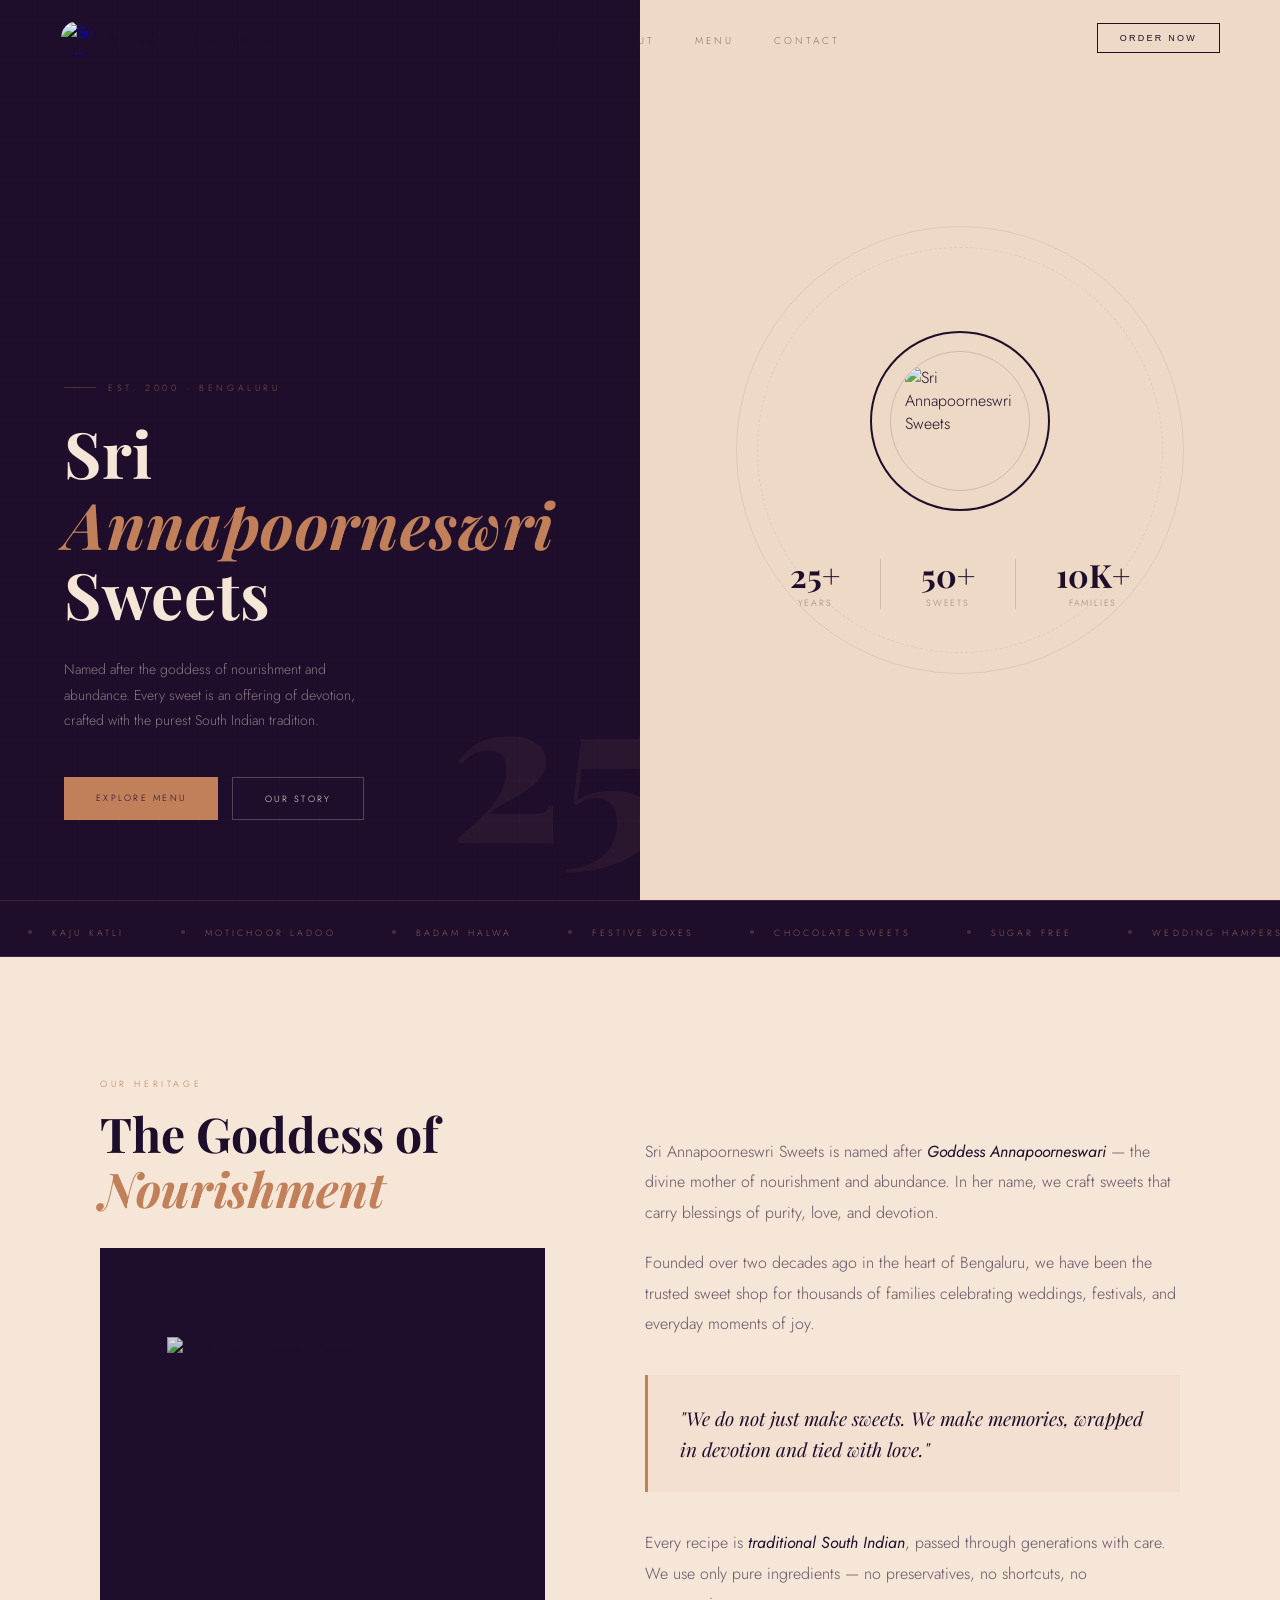
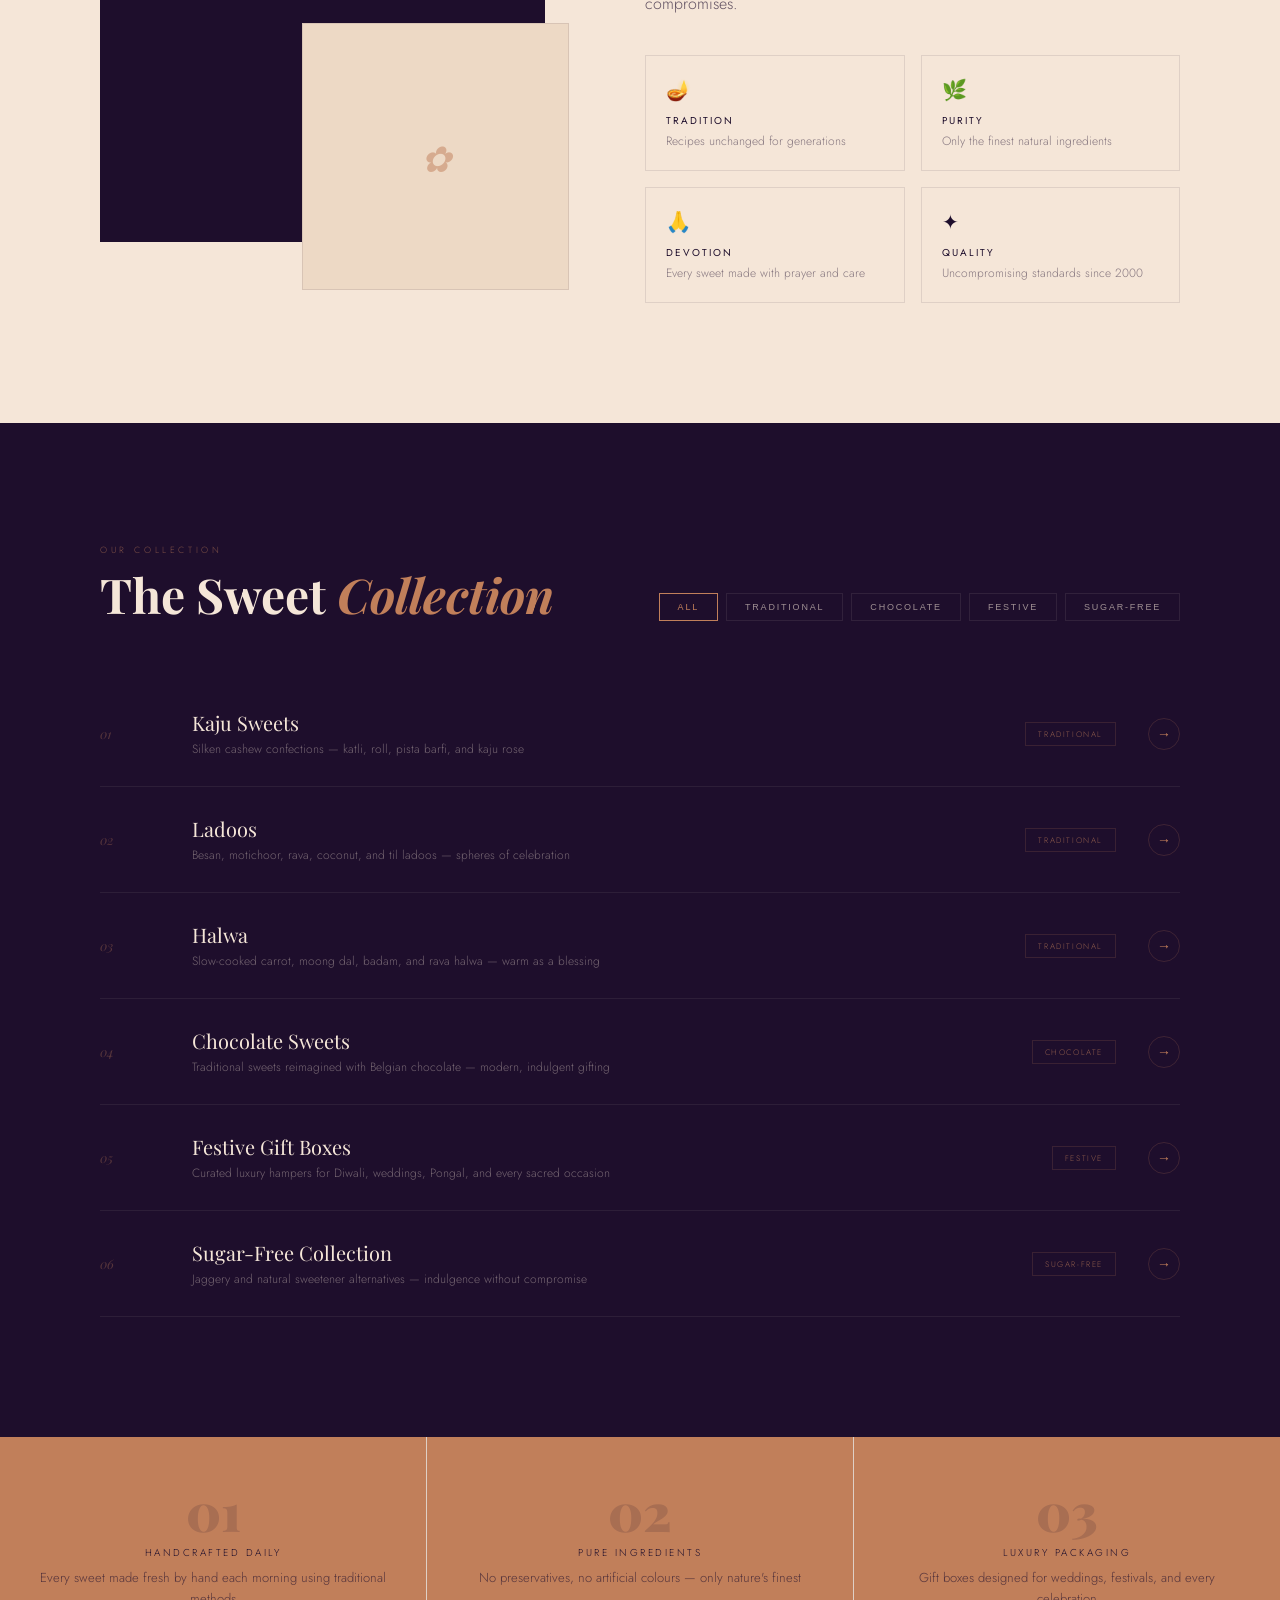
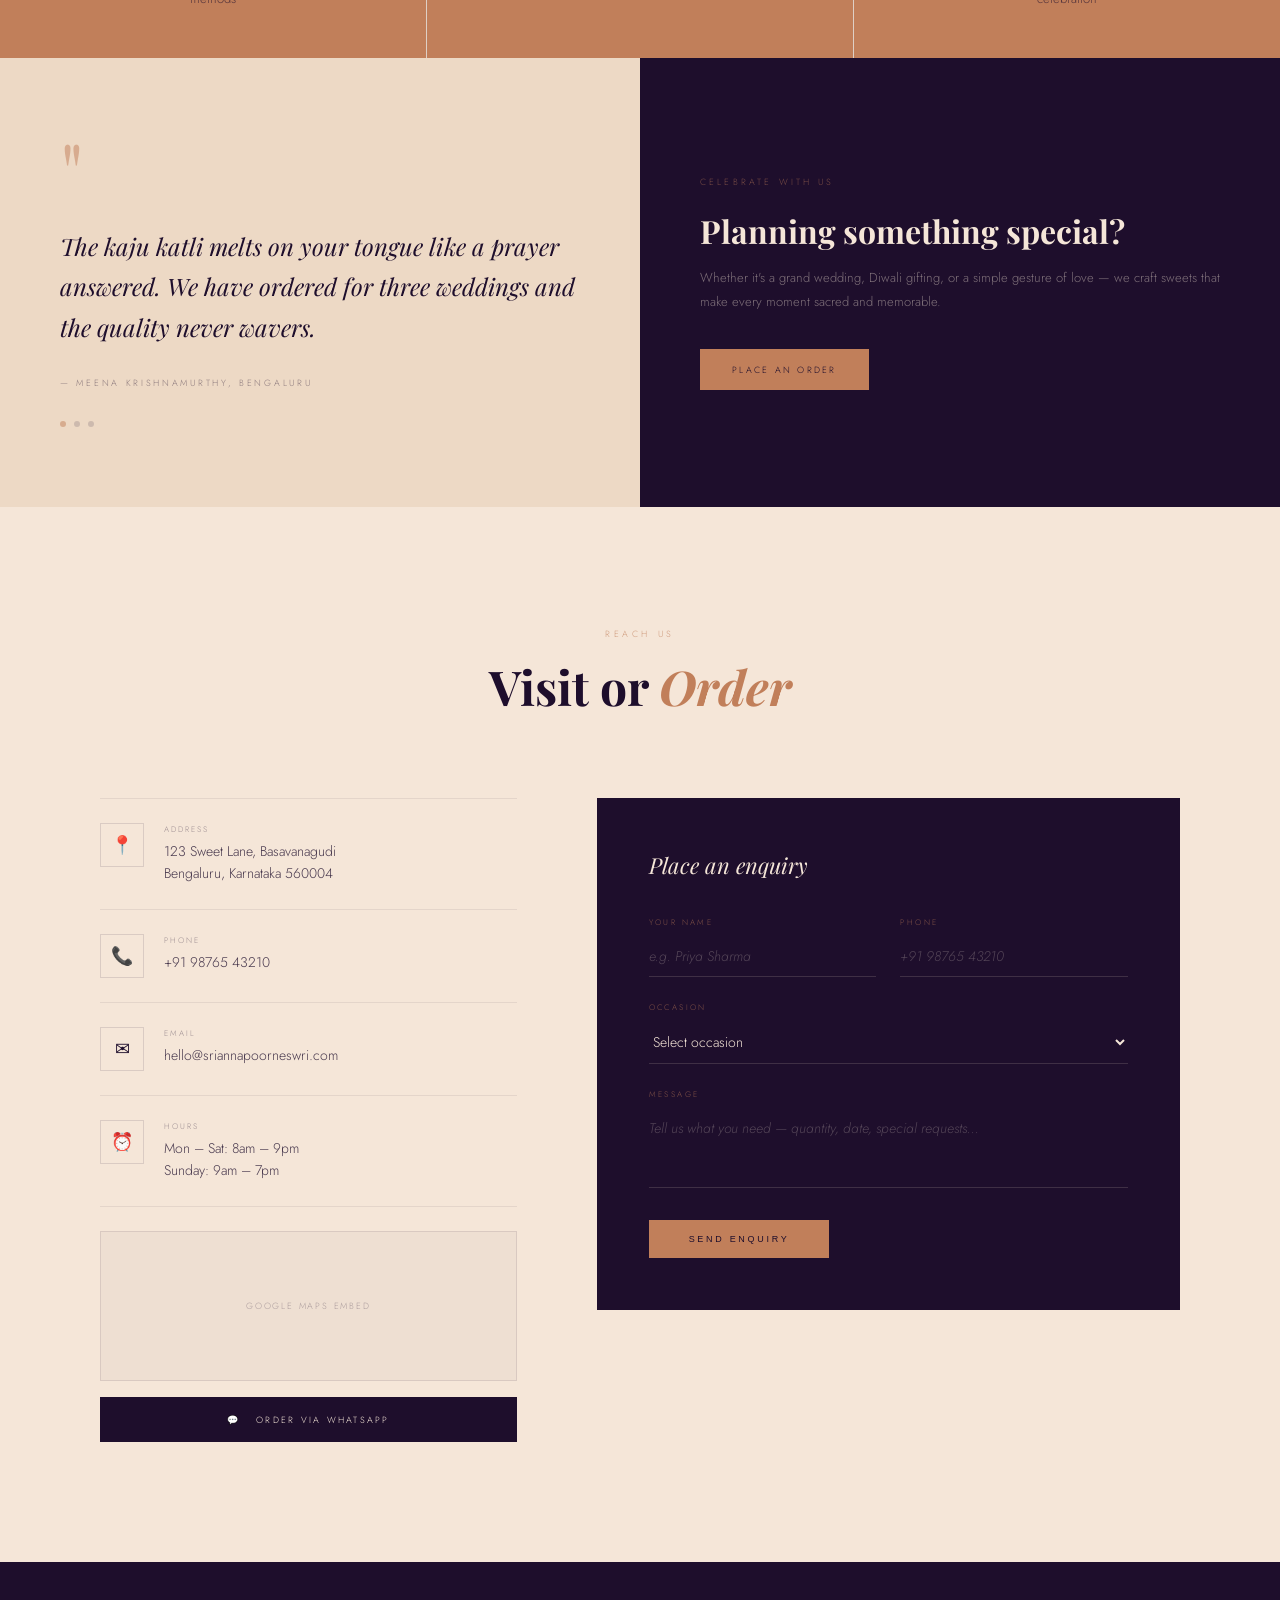
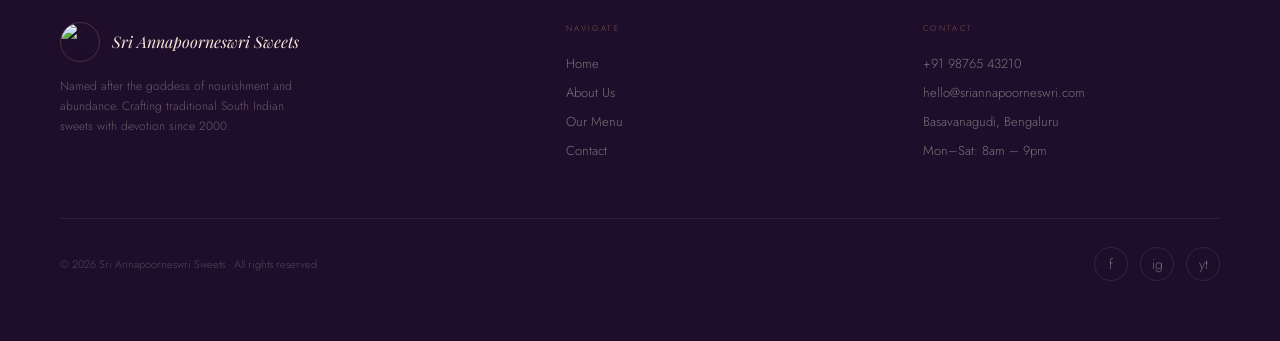
==== index.html @ 3a5f073f "Sri Annapoorneswri Sweets website" ====
<!DOCTYPE html>
<html lang="en">
<head>
<meta charset="UTF-8">
<meta name="viewport" content="width=device-width, initial-scale=1.0">
<title>Sri Annapoorneswri Sweets</title>
<link rel="icon" type="image/png" href="public/logo.png">
<link href="https://fonts.googleapis.com/css2?family=Playfair+Display:ital,wght@0,400;0,700;0,900;1,400;1,700&family=Jost:wght@200;300;400&display=swap" rel="stylesheet">
<link rel="stylesheet" href="style.css">
</head>
<body>

<div id="loader">
  <div class="loader-inner">
    <div class="loader-ring">
      <img src="public/logo.png" alt="Logo" class="loader-logo-img">
    </div>
    <div class="loader-text">SRI ANNAPOORNESWARI</div>
  </div>
</div>

<div class="mob-menu" id="mobMenu">
  <button class="mob-close" onclick="document.getElementById('mobMenu').classList.remove('open')">✕</button>
  <a href="#home" onclick="document.getElementById('mobMenu').classList.remove('open')">Home</a>
  <a href="#about" onclick="document.getElementById('mobMenu').classList.remove('open')">About</a>
  <a href="#menu" onclick="document.getElementById('mobMenu').classList.remove('open')">Menu</a>
  <a href="#contact" onclick="document.getElementById('mobMenu').classList.remove('open')">Contact</a>
</div>

<nav id="nav">
  <a href="#home" class="nav-brand">
    <img src="public/logo.png" alt="Sri Annapoorneswri Sweets Logo" class="nav-logo-img">
    <span class="nav-brand-text">Sri Annapoorneswri Sweets</span>
  </a>
  <ul class="nav-links">
    <li><a href="#home">HOME</a></li>
    <li><a href="#about">ABOUT</a></li>
    <li><a href="#menu">MENU</a></li>
    <li><a href="#contact">CONTACT</a></li>
  </ul>
  <button class="nav-cta" onclick="document.getElementById('contact').scrollIntoView({behavior:'smooth'})">ORDER NOW</button>
  <button class="ham" onclick="document.getElementById('mobMenu').classList.add('open')">
    <span></span><span></span><span></span>
  </button>
</nav>

<section id="home">
  <div class="hero-left">
    <div class="hero-left-pattern"></div>
    <div class="hero-number">25</div>
    <div class="hero-tag">EST. 2000 · BENGALURU</div>
    <h1 class="hero-h1">Sri<br><em>Annapoorneswri</em><br>Sweets</h1>
    <p class="hero-sub">Named after the goddess of nourishment and abundance. Every sweet is an offering of devotion, crafted with the purest South Indian tradition.</p>
    <div class="hero-btns">
      <a href="#menu" class="btn-primary">EXPLORE MENU</a>
      <a href="#about" class="btn-ghost">OUR STORY</a>
    </div>
  </div>
  <div class="hero-right">
    <div class="hero-right-deco"></div>
    <div class="hero-logo-wrap">
      <div class="hero-logo-inner">
        <img src="public/logo.png" alt="Sri Annapoorneswri Sweets" class="hero-logo-img">
      </div>
    </div>
    <div class="hero-stats">
      <div class="hero-stat">
        <div class="hero-stat-num">25+</div>
        <div class="hero-stat-label">YEARS</div>
      </div>
      <div class="hero-stat-divider"></div>
      <div class="hero-stat">
        <div class="hero-stat-num">50+</div>
        <div class="hero-stat-label">SWEETS</div>
      </div>
      <div class="hero-stat-divider"></div>
      <div class="hero-stat">
        <div class="hero-stat-num">10K+</div>
        <div class="hero-stat-label">FAMILIES</div>
      </div>
    </div>
  </div>
</section>

<div class="marquee-wrap">
  <div class="marquee-track">
    <span class="marquee-item"><span class="marquee-dot"></span>KAJU KATLI</span>
    <span class="marquee-item"><span class="marquee-dot"></span>MOTICHOOR LADOO</span>
    <span class="marquee-item"><span class="marquee-dot"></span>BADAM HALWA</span>
    <span class="marquee-item"><span class="marquee-dot"></span>FESTIVE BOXES</span>
    <span class="marquee-item"><span class="marquee-dot"></span>CHOCOLATE SWEETS</span>
    <span class="marquee-item"><span class="marquee-dot"></span>SUGAR FREE</span>
    <span class="marquee-item"><span class="marquee-dot"></span>WEDDING HAMPERS</span>
    <span class="marquee-item"><span class="marquee-dot"></span>PONGAL SPECIALS</span>
    <span class="marquee-item"><span class="marquee-dot"></span>KAJU KATLI</span>
    <span class="marquee-item"><span class="marquee-dot"></span>MOTICHOOR LADOO</span>
    <span class="marquee-item"><span class="marquee-dot"></span>BADAM HALWA</span>
    <span class="marquee-item"><span class="marquee-dot"></span>FESTIVE BOXES</span>
    <span class="marquee-item"><span class="marquee-dot"></span>CHOCOLATE SWEETS</span>
    <span class="marquee-item"><span class="marquee-dot"></span>SUGAR FREE</span>
    <span class="marquee-item"><span class="marquee-dot"></span>WEDDING HAMPERS</span>
    <span class="marquee-item"><span class="marquee-dot"></span>PONGAL SPECIALS</span>
  </div>
</div>

<section id="about">
  <div class="about-container">
    <div class="about-left">
      <div class="about-label reveal">OUR HERITAGE</div>
      <h2 class="about-h2 reveal">The Goddess of <em>Nourishment</em></h2>
      <div class="about-img-stack reveal">
        <div class="about-img-main">
          <img src="public/logo.png" alt="Sri Annapoorneswri Sweets" class="about-logo-img">
        </div>
        <div class="about-img-accent">
          <div class="about-img-accent-inner">✿</div>
        </div>
      </div>
    </div>
    <div class="about-right">
      <p class="reveal">Sri Annapoorneswri Sweets is named after <strong>Goddess Annapoorneswari</strong> — the divine mother of nourishment and abundance. In her name, we craft sweets that carry blessings of purity, love, and devotion.</p>
      <p class="reveal" style="transition-delay:0.1s">Founded over two decades ago in the heart of Bengaluru, we have been the trusted sweet shop for thousands of families celebrating weddings, festivals, and everyday moments of joy.</p>
      <div class="about-pullquote reveal" style="transition-delay:0.15s">
        <p>"We do not just make sweets. We make memories, wrapped in devotion and tied with love."</p>
      </div>
      <p class="reveal" style="transition-delay:0.2s">Every recipe is <strong>traditional South Indian</strong>, passed through generations with care. We use only pure ingredients — no preservatives, no shortcuts, no compromises.</p>
      <div class="values-row">
        <div class="value-card reveal" style="transition-delay:0.05s"><div class="value-card-icon">🪔</div><div class="value-card-name">TRADITION</div><div class="value-card-desc">Recipes unchanged for generations</div></div>
        <div class="value-card reveal" style="transition-delay:0.1s"><div class="value-card-icon">🌿</div><div class="value-card-name">PURITY</div><div class="value-card-desc">Only the finest natural ingredients</div></div>
        <div class="value-card reveal" style="transition-delay:0.15s"><div class="value-card-icon">🙏</div><div class="value-card-name">DEVOTION</div><div class="value-card-desc">Every sweet made with prayer and care</div></div>
        <div class="value-card reveal" style="transition-delay:0.2s"><div class="value-card-icon">✦</div><div class="value-card-name">QUALITY</div><div class="value-card-desc">Uncompromising standards since 2000</div></div>
      </div>
    </div>
  </div>
</section>

<section id="menu">
  <div class="menu-container">
    <div class="menu-head reveal">
      <div class="menu-head-left">
        <div class="menu-label">OUR COLLECTION</div>
        <h2 class="menu-h2">The Sweet <em>Collection</em></h2>
      </div>
      <div class="filter-pills">
        <button class="pill on" onclick="doFilter('all',this)">ALL</button>
        <button class="pill" onclick="doFilter('trad',this)">TRADITIONAL</button>
        <button class="pill" onclick="doFilter('choc',this)">CHOCOLATE</button>
        <button class="pill" onclick="doFilter('fest',this)">FESTIVE</button>
        <button class="pill" onclick="doFilter('sf',this)">SUGAR-FREE</button>
      </div>
    </div>
    <div class="sweet-list" id="sweetList">
      <div class="sweet-row reveal" data-c="trad"><div class="sweet-row-num">01</div><div class="sweet-row-info"><div class="sweet-row-name">Kaju Sweets</div><div class="sweet-row-desc">Silken cashew confections — katli, roll, pista barfi, and kaju rose</div></div><div class="sweet-row-tag">TRADITIONAL</div><div class="sweet-row-arrow">→</div></div>
      <div class="sweet-row reveal" data-c="trad" style="transition-delay:0.05s"><div class="sweet-row-num">02</div><div class="sweet-row-info"><div class="sweet-row-name">Ladoos</div><div class="sweet-row-desc">Besan, motichoor, rava, coconut, and til ladoos — spheres of celebration</div></div><div class="sweet-row-tag">TRADITIONAL</div><div class="sweet-row-arrow">→</div></div>
      <div class="sweet-row reveal" data-c="trad" style="transition-delay:0.1s"><div class="sweet-row-num">03</div><div class="sweet-row-info"><div class="sweet-row-name">Halwa</div><div class="sweet-row-desc">Slow-cooked carrot, moong dal, badam, and rava halwa — warm as a blessing</div></div><div class="sweet-row-tag">TRADITIONAL</div><div class="sweet-row-arrow">→</div></div>
      <div class="sweet-row reveal" data-c="choc" style="transition-delay:0.15s"><div class="sweet-row-num">04</div><div class="sweet-row-info"><div class="sweet-row-name">Chocolate Sweets</div><div class="sweet-row-desc">Traditional sweets reimagined with Belgian chocolate — modern, indulgent gifting</div></div><div class="sweet-row-tag">CHOCOLATE</div><div class="sweet-row-arrow">→</div></div>
      <div class="sweet-row reveal" data-c="fest" style="transition-delay:0.2s"><div class="sweet-row-num">05</div><div class="sweet-row-info"><div class="sweet-row-name">Festive Gift Boxes</div><div class="sweet-row-desc">Curated luxury hampers for Diwali, weddings, Pongal, and every sacred occasion</div></div><div class="sweet-row-tag">FESTIVE</div><div class="sweet-row-arrow">→</div></div>
      <div class="sweet-row reveal" data-c="sf" style="transition-delay:0.25s"><div class="sweet-row-num">06</div><div class="sweet-row-info"><div class="sweet-row-name">Sugar-Free Collection</div><div class="sweet-row-desc">Jaggery and natural sweetener alternatives — indulgence without compromise</div></div><div class="sweet-row-tag">SUGAR-FREE</div><div class="sweet-row-arrow">→</div></div>
    </div>
  </div>
</section>

<div class="highlight-band">
  <div class="hb-item reveal"><div class="hb-num">01</div><div class="hb-title">HANDCRAFTED DAILY</div><div class="hb-desc">Every sweet made fresh by hand each morning using traditional methods</div></div>
  <div class="hb-item reveal" style="transition-delay:0.1s"><div class="hb-num">02</div><div class="hb-title">PURE INGREDIENTS</div><div class="hb-desc">No preservatives, no artificial colours — only nature's finest</div></div>
  <div class="hb-item reveal" style="transition-delay:0.2s"><div class="hb-num">03</div><div class="hb-title">LUXURY PACKAGING</div><div class="hb-desc">Gift boxes designed for weddings, festivals, and every celebration</div></div>
</div>

<div class="testi-section">
  <div class="testi-left reveal-left">
    <div class="testi-quote-mark">"</div>
    <p class="testi-text" id="testiText">The kaju katli melts on your tongue like a prayer answered. We have ordered for three weddings and the quality never wavers.</p>
    <div class="testi-author" id="testiAuthor">— MEENA KRISHNAMURTHY, BENGALURU</div>
    <div class="testi-dots">
      <div class="testi-dot on" onclick="setTesti(0)"></div>
      <div class="testi-dot" onclick="setTesti(1)"></div>
      <div class="testi-dot" onclick="setTesti(2)"></div>
    </div>
  </div>
  <div class="testi-right reveal-right">
    <div class="testi-r-label">CELEBRATE WITH US</div>
    <h3 class="testi-r-h">Planning something special?</h3>
    <p class="testi-r-p">Whether it's a grand wedding, Diwali gifting, or a simple gesture of love — we craft sweets that make every moment sacred and memorable.</p>
    <a href="#contact" class="testi-r-btn">PLACE AN ORDER</a>
  </div>
</div>

<section id="contact">
  <div class="contact-container">
    <div class="contact-top reveal">
      <div class="contact-label">REACH US</div>
      <h2 class="contact-h2">Visit or <em>Order</em></h2>
    </div>
    <div class="contact-grid">
      <div class="contact-details reveal-left">
        <div class="contact-item"><div class="c-icon">📍</div><div><div class="c-lbl">ADDRESS</div><div class="c-val">123 Sweet Lane, Basavanagudi<br>Bengaluru, Karnataka 560004</div></div></div>
        <div class="contact-item"><div class="c-icon">📞</div><div><div class="c-lbl">PHONE</div><div class="c-val">+91 98765 43210</div></div></div>
        <div class="contact-item"><div class="c-icon">✉</div><div><div class="c-lbl">EMAIL</div><div class="c-val">hello@sriannapoorneswri.com</div></div></div>
        <div class="contact-item"><div class="c-icon">⏰</div><div><div class="c-lbl">HOURS</div><div class="c-val">Mon – Sat: 8am – 9pm<br>Sunday: 9am – 7pm</div></div></div>
        <div class="map-box"><span>GOOGLE MAPS EMBED</span></div>
        <a href="https://wa.me/919876543210" class="wa-btn">💬 &nbsp; ORDER VIA WHATSAPP</a>
      </div>
      <div class="reveal-right">
        <div class="form-wrap">
          <div class="form-title">Place an enquiry</div>
          <div class="form-row">
            <div class="fg"><label>YOUR NAME</label><input type="text" placeholder="e.g. Priya Sharma"></div>
            <div class="fg"><label>PHONE</label><input type="tel" placeholder="+91 98765 43210"></div>
          </div>
          <div class="fg"><label>OCCASION</label><select><option value="" disabled selected>Select occasion</option><option>Wedding</option><option>Diwali</option><option>Pongal</option><option>Birthday</option><option>Corporate</option><option>Other</option></select></div>
          <div class="fg"><label>MESSAGE</label><textarea placeholder="Tell us what you need — quantity, date, special requests..."></textarea></div>
          <button class="form-send">SEND ENQUIRY</button>
        </div>
      </div>
    </div>
  </div>
</section>

<footer>
  <div class="footer-grid">
    <div>
      <div class="footer-logo-row">
        <img src="public/logo.png" alt="Logo" class="footer-logo-img">
        <div class="footer-brand-name">Sri Annapoorneswri Sweets</div>
      </div>
      <div class="footer-brand-tag">Named after the goddess of nourishment and abundance. Crafting traditional South Indian sweets with devotion since 2000.</div>
    </div>
    <div class="footer-col">
      <div class="footer-col-title">NAVIGATE</div>
      <a href="#home">Home</a><a href="#about">About Us</a><a href="#menu">Our Menu</a><a href="#contact">Contact</a>
    </div>
    <div class="footer-col">
      <div class="footer-col-title">CONTACT</div>
      <a href="tel:+919876543210">+91 98765 43210</a>
      <a href="mailto:hello@sriannapoorneswri.com">hello@sriannapoorneswri.com</a>
      <a href="#">Basavanagudi, Bengaluru</a>
      <a href="#">Mon–Sat: 8am – 9pm</a>
    </div>
  </div>
  <div class="footer-bottom">
    <div class="footer-copy">© 2026 Sri Annapoorneswri Sweets · All rights reserved</div>
    <div class="footer-socials">
      <a href="#" class="fs">f</a><a href="#" class="fs">ig</a><a href="#" class="fs">yt</a>
    </div>
  </div>
</footer>

<script src="script.js"></script>
</body>
</html>
---- style.css ----
/* ── RESET & ROOT ── */
*, *::before, *::after { margin: 0; padding: 0; box-sizing: border-box; }
:root {
  --ink: #1E0E2C;
  --gold: #C17F5A;
  --paper: #F5E6D8;
  --paper2: #EDD9C5;
}
html { scroll-behavior: smooth; }
body { background: var(--paper); color: var(--ink); font-family: 'Jost', sans-serif; font-weight: 300; overflow-x: hidden; }

/* ── LOADER ── */
#loader { position: fixed; inset: 0; background: var(--ink); display: flex; align-items: center; justify-content: center; z-index: 1000; transition: opacity 0.8s, visibility 0.8s; }
#loader.hide { opacity: 0; visibility: hidden; }
.loader-inner { text-align: center; }
.loader-ring { width: 90px; height: 90px; border-radius: 50%; border: 1.5px solid var(--gold); display: flex; align-items: center; justify-content: center; margin: 0 auto 20px; animation: loader-spin 2.5s linear infinite; overflow: hidden; }
.loader-logo-img { width: 60px; height: 60px; object-fit: contain; border-radius: 50%; }
.loader-text { font-family: 'Playfair Display', serif; font-size: 11px; letter-spacing: 0.4em; color: var(--gold); }
@keyframes loader-spin { to { transform: rotate(360deg); } }

/* ── NAV ── */
nav { position: fixed; top: 0; left: 0; right: 0; z-index: 500; display: flex; align-items: center; justify-content: space-between; padding: 20px 60px; transition: all 0.5s; }
nav.scrolled { background: var(--paper); border-bottom: 1px solid rgba(30,14,44,0.12); padding: 14px 60px; box-shadow: 0 2px 40px rgba(30,14,44,0.06); }
.nav-brand { display: flex; align-items: center; gap: 10px; text-decoration: none; }
.nav-logo-img { width: 36px; height: 36px; object-fit: contain; border-radius: 50%; border: 1px solid rgba(30,14,44,0.2); }
.nav-brand-text { font-family: 'Playfair Display', serif; font-size: 13px; font-style: italic; color: var(--ink); letter-spacing: 0.04em; }
.nav-links { display: flex; gap: 40px; list-style: none; }
.nav-links a { font-size: 10px; letter-spacing: 0.3em; color: var(--ink); text-decoration: none; opacity: 0.5; transition: opacity 0.2s; }
.nav-links a:hover { opacity: 1; }
.nav-cta { font-size: 9px; letter-spacing: 0.25em; border: 1px solid var(--ink); padding: 9px 22px; background: none; color: var(--ink); cursor: pointer; transition: all 0.3s; }
.nav-cta:hover { background: var(--ink); color: var(--paper); }
.ham { display: none; flex-direction: column; gap: 5px; background: none; border: none; cursor: pointer; padding: 2px; }
.ham span { width: 22px; height: 1px; background: var(--ink); display: block; transition: 0.3s; }

/* ── MOBILE MENU ── */
.mob-menu { display: none; position: fixed; inset: 0; background: var(--ink); z-index: 600; flex-direction: column; align-items: center; justify-content: center; gap: 36px; }
.mob-menu.open { display: flex; }
.mob-close { position: absolute; top: 24px; right: 28px; background: none; border: none; color: var(--paper); font-size: 22px; cursor: pointer; }
.mob-menu a { font-family: 'Playfair Display', serif; font-size: 28px; font-style: italic; color: var(--paper); text-decoration: none; opacity: 0.8; }

/* ── HERO ── */
#home { min-height: 100vh; display: grid; grid-template-columns: 1fr 1fr; }
.hero-left { background: var(--ink); display: flex; flex-direction: column; justify-content: flex-end; padding: 120px 64px 80px; position: relative; overflow: hidden; }
.hero-left-pattern { position: absolute; top: 0; left: 0; right: 0; bottom: 0; opacity: 0.04; background-image: repeating-linear-gradient(0deg, transparent, transparent 39px, rgba(193,127,90,1) 40px), repeating-linear-gradient(90deg, transparent, transparent 39px, rgba(193,127,90,1) 40px); }
.hero-number { font-family: 'Playfair Display', serif; font-size: clamp(120px, 18vw, 200px); font-weight: 900; color: var(--gold); opacity: 0.07; line-height: 1; position: absolute; bottom: 40px; right: -20px; pointer-events: none; user-select: none; }
.hero-tag { font-size: 9px; letter-spacing: 0.4em; color: var(--gold); opacity: 0.6; margin-bottom: 24px; display: flex; align-items: center; gap: 12px; }
.hero-tag::before { content: ''; display: block; width: 32px; height: 1px; background: var(--gold); opacity: 0.5; }
.hero-h1 { font-family: 'Playfair Display', serif; font-size: clamp(36px, 5vw, 64px); font-weight: 700; color: var(--paper); line-height: 1.1; letter-spacing: 0.01em; margin-bottom: 28px; animation: heroIn 1.2s ease both; }
.hero-h1 em { color: var(--gold); font-style: italic; }
.hero-sub { font-size: 14px; color: rgba(245,230,216,0.5); line-height: 1.8; max-width: 320px; margin-bottom: 44px; animation: heroIn 1.2s 0.2s ease both; }
.hero-btns { display: flex; gap: 14px; flex-wrap: wrap; animation: heroIn 1.2s 0.4s ease both; }
.btn-primary { background: var(--gold); color: var(--ink); font-size: 9px; letter-spacing: 0.25em; padding: 14px 32px; border: none; cursor: pointer; text-decoration: none; display: inline-block; transition: opacity 0.25s; }
.btn-primary:hover { opacity: 0.85; }
.btn-ghost { background: none; color: var(--paper); font-size: 9px; letter-spacing: 0.25em; padding: 14px 32px; border: 1px solid rgba(245,230,216,0.25); cursor: pointer; text-decoration: none; display: inline-block; transition: border-color 0.25s, color 0.25s; }
.btn-ghost:hover { border-color: var(--gold); color: var(--gold); }
.hero-right { background: var(--paper2); display: flex; flex-direction: column; align-items: center; justify-content: center; padding: 120px 48px 80px; position: relative; overflow: hidden; }
.hero-right-deco { position: absolute; top: 50%; left: 50%; transform: translate(-50%,-50%); width: 70%; aspect-ratio: 1; border: 1px solid rgba(30,14,44,0.08); border-radius: 50%; pointer-events: none; }
.hero-right-deco::before { content: ''; position: absolute; inset: 20px; border: 1px dashed rgba(30,14,44,0.06); border-radius: 50%; }
.hero-logo-wrap { width: 180px; height: 180px; border-radius: 50%; border: 2px solid var(--ink); display: flex; align-items: center; justify-content: center; position: relative; z-index: 1; animation: heroIn 1.2s 0.3s ease both; overflow: hidden; }
.hero-logo-wrap::before { content: ''; position: absolute; inset: -14px; border-radius: 50%; border: 1px solid rgba(30,14,44,0.15); animation: spin-slow 25s linear infinite; }
.hero-logo-inner { width: 140px; height: 140px; border-radius: 50%; border: 1px solid rgba(30,14,44,0.15); display: flex; align-items: center; justify-content: center; overflow: hidden; }
.hero-logo-img { width: 110px; height: 110px; object-fit: contain; }
.hero-stats { display: flex; gap: 40px; margin-top: 48px; position: relative; z-index: 1; animation: heroIn 1.2s 0.5s ease both; }
.hero-stat { text-align: center; }
.hero-stat-num { font-family: 'Playfair Display', serif; font-size: 32px; font-weight: 700; color: var(--ink); line-height: 1; }
.hero-stat-label { font-size: 9px; letter-spacing: 0.2em; color: var(--ink); opacity: 0.4; margin-top: 5px; }
.hero-stat-divider { width: 1px; background: rgba(30,14,44,0.15); align-self: stretch; }
@keyframes heroIn { from { opacity: 0; transform: translateY(20px); } to { opacity: 1; transform: none; } }
@keyframes spin-slow { to { transform: rotate(360deg); } }

/* ── MARQUEE ── */
.marquee-wrap { background: var(--ink); padding: 16px 0; overflow: hidden; white-space: nowrap; border-top: 1px solid rgba(193,127,90,0.2); border-bottom: 1px solid rgba(193,127,90,0.2); }
.marquee-track { display: inline-flex; animation: marquee 18s linear infinite; }
@keyframes marquee { to { transform: translateX(-50%); } }
.marquee-item { display: inline-flex; align-items: center; gap: 20px; padding: 0 28px; font-size: 9px; letter-spacing: 0.35em; color: var(--gold); opacity: 0.7; }
.marquee-dot { width: 4px; height: 4px; border-radius: 50%; background: var(--gold); opacity: 0.4; }

/* ── ABOUT ── */
#about { padding: 120px 0; }
.about-container { max-width: 1200px; margin: 0 auto; padding: 0 60px; display: grid; grid-template-columns: 1fr 1.2fr; gap: 100px; align-items: start; }
.about-left { position: sticky; top: 120px; }
.about-label { font-size: 9px; letter-spacing: 0.4em; color: var(--gold); margin-bottom: 16px; opacity: 0.7; }
.about-h2 { font-family: 'Playfair Display', serif; font-size: clamp(28px, 4vw, 48px); font-weight: 700; line-height: 1.15; margin-bottom: 32px; }
.about-h2 em { font-style: italic; color: var(--gold); }
.about-img-stack { position: relative; padding-bottom: 48px; }
.about-img-main { width: 100%; aspect-ratio: 3/4; background: var(--ink); display: flex; align-items: center; justify-content: center; position: relative; overflow: hidden; }
.about-logo-img { width: 70%; height: 70%; object-fit: contain; opacity: 0.85; }
.about-img-accent { position: absolute; bottom: 0; right: -24px; width: 60%; aspect-ratio: 1; background: var(--paper2); border: 1px solid rgba(30,14,44,0.1); display: flex; align-items: center; justify-content: center; }
.about-img-accent-inner { font-family: 'Playfair Display', serif; font-size: 36px; font-style: italic; color: var(--gold); opacity: 0.5; }
.about-right { padding-top: 60px; }
.about-right p { font-size: 16px; line-height: 1.9; color: rgba(30,14,44,0.68); margin-bottom: 20px; }
.about-right p strong { color: var(--ink); font-weight: 400; font-style: italic; }
.about-pullquote { margin: 36px 0; padding: 28px 32px; border-left: 3px solid var(--gold); background: rgba(193,127,90,0.05); }
.about-pullquote p { font-family: 'Playfair Display', serif; font-size: 19px; font-style: italic; font-weight: 400; line-height: 1.6; color: var(--ink); margin: 0; }
.values-row { display: grid; grid-template-columns: repeat(2,1fr); gap: 16px; margin-top: 36px; }
.value-card { padding: 20px; border: 1px solid rgba(30,14,44,0.1); transition: border-color 0.3s, background 0.3s; }
.value-card:hover { border-color: var(--gold); background: rgba(193,127,90,0.04); }
.value-card-icon { font-size: 20px; margin-bottom: 8px; }
.value-card-name { font-size: 10px; letter-spacing: 0.2em; font-weight: 400; color: var(--ink); margin-bottom: 4px; }
.value-card-desc { font-size: 12px; color: rgba(30,14,44,0.5); line-height: 1.5; }

/* ── MENU ── */
#menu { background: var(--ink); padding: 120px 0; }
.menu-container { max-width: 1200px; margin: 0 auto; padding: 0 60px; }
.menu-head { display: flex; justify-content: space-between; align-items: flex-end; margin-bottom: 60px; flex-wrap: wrap; gap: 24px; }
.menu-label { font-size: 9px; letter-spacing: 0.4em; color: var(--gold); opacity: 0.6; margin-bottom: 12px; }
.menu-h2 { font-family: 'Playfair Display', serif; font-size: clamp(28px, 4vw, 48px); font-weight: 700; color: var(--paper); line-height: 1.1; }
.menu-h2 em { font-style: italic; color: var(--gold); }
.filter-pills { display: flex; gap: 8px; flex-wrap: wrap; }
.pill { font-size: 9px; letter-spacing: 0.2em; color: var(--paper); padding: 8px 18px; border: 1px solid rgba(245,230,216,0.15); background: none; cursor: pointer; transition: all 0.25s; opacity: 0.6; }
.pill.on, .pill:hover { opacity: 1; border-color: var(--gold); color: var(--gold); }
.sweet-list { display: flex; flex-direction: column; }
.sweet-row { display: grid; grid-template-columns: 60px 1fr auto auto; align-items: center; gap: 32px; padding: 28px 0; border-bottom: 1px solid rgba(245,230,216,0.07); cursor: pointer; position: relative; transition: all 0.3s; }
.sweet-row::before { content: ''; position: absolute; left: -60px; right: -60px; top: 0; bottom: 0; background: rgba(193,127,90,0.04); opacity: 0; transition: opacity 0.3s; }
.sweet-row:hover::before { opacity: 1; }
.sweet-row-num { font-family: 'Playfair Display', serif; font-size: 13px; color: var(--gold); opacity: 0.35; font-style: italic; }
.sweet-row-name { font-family: 'Playfair Display', serif; font-size: 20px; color: var(--paper); font-weight: 400; margin-bottom: 4px; transition: color 0.3s; }
.sweet-row:hover .sweet-row-name { color: var(--gold); }
.sweet-row-desc { font-size: 12px; color: rgba(245,230,216,0.4); line-height: 1.5; }
.sweet-row-tag { font-size: 8px; letter-spacing: 0.2em; border: 1px solid rgba(193,127,90,0.25); color: var(--gold); padding: 5px 12px; opacity: 0.7; white-space: nowrap; }
.sweet-row-arrow { width: 32px; height: 32px; border-radius: 50%; border: 1px solid rgba(193,127,90,0.2); display: flex; align-items: center; justify-content: center; color: var(--gold); font-size: 14px; transition: background 0.3s, border-color 0.3s; }
.sweet-row:hover .sweet-row-arrow { background: var(--gold); border-color: var(--gold); color: var(--ink); }

/* ── HIGHLIGHT BAND ── */
.highlight-band { background: var(--gold); padding: 0; display: grid; grid-template-columns: repeat(3,1fr); gap: 1px; background-color: rgba(30,14,44,0.1); }
.hb-item { background: var(--gold); padding: 48px 40px; text-align: center; transition: background 0.3s; }
.hb-item:hover { background: #b87248; }
.hb-num { font-family: 'Playfair Display', serif; font-size: 52px; font-weight: 900; color: var(--ink); opacity: 0.15; line-height: 1; margin-bottom: 8px; }
.hb-title { font-size: 10px; letter-spacing: 0.25em; color: var(--ink); margin-bottom: 8px; }
.hb-desc { font-size: 13px; color: rgba(30,14,44,0.65); line-height: 1.6; }

/* ── TESTIMONIAL ── */
.testi-section { display: grid; grid-template-columns: 1fr 1fr; }
.testi-left { background: var(--paper2); padding: 80px 60px; display: flex; flex-direction: column; justify-content: center; }
.testi-quote-mark { font-family: 'Playfair Display', serif; font-size: 80px; color: var(--gold); line-height: 0.8; margin-bottom: 24px; opacity: 0.5; }
.testi-text { font-family: 'Playfair Display', serif; font-size: clamp(18px,2vw,24px); font-style: italic; line-height: 1.7; color: var(--ink); margin-bottom: 28px; transition: opacity 0.3s; }
.testi-author { font-size: 9px; letter-spacing: 0.3em; color: var(--ink); opacity: 0.45; }
.testi-dots { display: flex; gap: 8px; margin-top: 32px; }
.testi-dot { width: 6px; height: 6px; border-radius: 50%; background: var(--ink); opacity: 0.15; cursor: pointer; transition: opacity 0.2s; }
.testi-dot.on { opacity: 0.5; background: var(--gold); }
.testi-right { background: var(--ink); padding: 80px 60px; display: flex; flex-direction: column; justify-content: center; }
.testi-r-label { font-size: 9px; letter-spacing: 0.35em; color: var(--gold); opacity: 0.55; margin-bottom: 24px; }
.testi-r-h { font-family: 'Playfair Display', serif; font-size: 32px; color: var(--paper); font-weight: 700; margin-bottom: 16px; line-height: 1.2; }
.testi-r-p { font-size: 13px; color: rgba(245,230,216,0.45); line-height: 1.8; margin-bottom: 36px; }
.testi-r-btn { background: var(--gold); color: var(--ink); font-size: 9px; letter-spacing: 0.25em; padding: 14px 32px; border: none; cursor: pointer; display: inline-block; text-decoration: none; align-self: flex-start; transition: opacity 0.25s; }
.testi-r-btn:hover { opacity: 0.85; }

/* ── CONTACT ── */
#contact { padding: 120px 0; background: var(--paper); }
.contact-container { max-width: 1200px; margin: 0 auto; padding: 0 60px; }
.contact-top { text-align: center; margin-bottom: 80px; }
.contact-label { font-size: 9px; letter-spacing: 0.4em; color: var(--gold); opacity: 0.7; margin-bottom: 14px; }
.contact-h2 { font-family: 'Playfair Display', serif; font-size: clamp(28px,4vw,48px); font-weight: 700; color: var(--ink); }
.contact-h2 em { font-style: italic; color: var(--gold); }
.contact-grid { display: grid; grid-template-columns: 1fr 1.4fr; gap: 80px; align-items: start; }
.contact-details { display: flex; flex-direction: column; }
.contact-item { display: flex; gap: 20px; padding: 24px 0; border-bottom: 1px solid rgba(30,14,44,0.08); align-items: flex-start; }
.contact-item:first-child { border-top: 1px solid rgba(30,14,44,0.08); }
.c-icon { width: 44px; height: 44px; flex-shrink: 0; border: 1px solid rgba(30,14,44,0.12); display: flex; align-items: center; justify-content: center; font-size: 18px; }
.c-lbl { font-size: 8px; letter-spacing: 0.25em; color: var(--ink); opacity: 0.4; margin-bottom: 5px; }
.c-val { font-size: 14px; color: var(--ink); line-height: 1.6; opacity: 0.8; }
.map-box { margin-top: 24px; border: 1px solid rgba(30,14,44,0.1); height: 150px; display: flex; align-items: center; justify-content: center; background: rgba(30,14,44,0.03); }
.map-box span { font-size: 9px; letter-spacing: 0.2em; color: var(--ink); opacity: 0.3; }
.wa-btn { display: flex; align-items: center; justify-content: center; gap: 10px; background: var(--ink); color: var(--paper); font-size: 9px; letter-spacing: 0.25em; padding: 16px; width: 100%; text-decoration: none; margin-top: 16px; border: none; cursor: pointer; transition: background 0.3s; }
.wa-btn:hover { background: var(--gold); color: var(--ink); }
.form-wrap { background: var(--ink); padding: 52px; }
.form-title { font-family: 'Playfair Display', serif; font-size: 22px; font-style: italic; color: var(--paper); margin-bottom: 36px; font-weight: 400; }
.form-row { display: grid; grid-template-columns: 1fr 1fr; gap: 24px; }
.fg { display: flex; flex-direction: column; gap: 8px; margin-bottom: 24px; }
.fg label { font-size: 8px; letter-spacing: 0.3em; color: var(--gold); opacity: 0.6; }
.fg input, .fg select, .fg textarea { background: none; border: none; border-bottom: 1px solid rgba(245,230,216,0.15); color: var(--paper); font-family: 'Jost', sans-serif; font-size: 14px; font-weight: 300; padding: 10px 0; outline: none; width: 100%; transition: border-color 0.3s; }
.fg input::placeholder, .fg textarea::placeholder { color: rgba(245,230,216,0.25); font-style: italic; }
.fg input:focus, .fg select:focus, .fg textarea:focus { border-color: var(--gold); }
.fg select option { background: var(--ink); }
.fg textarea { height: 80px; resize: none; }
.form-send { background: var(--gold); color: var(--ink); font-size: 9px; letter-spacing: 0.3em; padding: 14px 40px; border: none; cursor: pointer; transition: opacity 0.25s; margin-top: 8px; }
.form-send:hover { opacity: 0.85; }

/* ── FOOTER ── */
footer { background: var(--ink); padding: 60px; }
.footer-grid { max-width: 1200px; margin: 0 auto; display: grid; grid-template-columns: 1.5fr 1fr 1fr; gap: 60px; padding-bottom: 48px; border-bottom: 1px solid rgba(245,230,216,0.08); }
.footer-logo-row { display: flex; align-items: center; gap: 12px; margin-bottom: 14px; }
.footer-logo-img { width: 40px; height: 40px; object-fit: contain; border-radius: 50%; border: 1px solid rgba(193,127,90,0.3); }
.footer-brand-name { font-family: 'Playfair Display', serif; font-size: 16px; font-style: italic; color: var(--paper); }
.footer-brand-tag { font-size: 12px; color: rgba(245,230,216,0.35); line-height: 1.7; max-width: 260px; }
.footer-col-title { font-size: 8px; letter-spacing: 0.3em; color: var(--gold); opacity: 0.6; margin-bottom: 20px; }
.footer-col a { display: block; font-size: 13px; color: rgba(245,230,216,0.45); text-decoration: none; margin-bottom: 10px; transition: color 0.2s; }
.footer-col a:hover { color: var(--paper); }
.footer-bottom { max-width: 1200px; margin: 0 auto; display: flex; justify-content: space-between; align-items: center; padding-top: 28px; flex-wrap: wrap; gap: 16px; }
.footer-copy { font-size: 11px; color: rgba(245,230,216,0.25); }
.footer-socials { display: flex; gap: 12px; }
.fs { width: 34px; height: 34px; border: 1px solid rgba(245,230,216,0.1); display: flex; align-items: center; justify-content: center; color: rgba(245,230,216,0.4); font-size: 14px; text-decoration: none; transition: all 0.3s; border-radius: 50%; }
.fs:hover { border-color: var(--gold); color: var(--gold); }

/* ── REVEAL ANIMATIONS ── */
.reveal { opacity: 0; transform: translateY(28px); transition: opacity 0.9s ease, transform 0.9s ease; }
.reveal.up { opacity: 1; transform: none; }
.reveal-left { opacity: 0; transform: translateX(-28px); transition: opacity 0.9s ease, transform 0.9s ease; }
.reveal-left.up { opacity: 1; transform: none; }
.reveal-right { opacity: 0; transform: translateX(28px); transition: opacity 0.9s ease, transform 0.9s ease; }
.reveal-right.up { opacity: 1; transform: none; }

/* ── MOBILE ── */
@media (max-width: 900px) {
  nav { padding: 16px 24px; }
  nav.scrolled { padding: 12px 24px; }
  .nav-links, .nav-cta { display: none; }
  .ham { display: flex; }
  .nav-brand-text { font-size: 11px; }
  #home { grid-template-columns: 1fr; }
  .hero-left { padding: 110px 28px 60px; min-height: 60vh; }
  .hero-right { padding: 60px 28px; min-height: 50vh; }
  .about-container { grid-template-columns: 1fr; gap: 40px; padding: 0 28px; }
  .about-left { position: static; }
  .menu-container { padding: 0 28px; }
  .menu-head { flex-direction: column; align-items: flex-start; }
  .sweet-row { grid-template-columns: 40px 1fr auto; }
  .sweet-row-tag { display: none; }
  .highlight-band { grid-template-columns: 1fr; }
  .hb-item { padding: 36px 28px; }
  .testi-section { grid-template-columns: 1fr; }
  .testi-left, .testi-right { padding: 60px 28px; }
  .contact-container { padding: 0 28px; }
  .contact-grid { grid-template-columns: 1fr; gap: 40px; }
  .form-wrap { padding: 32px 24px; }
  .form-row { grid-template-columns: 1fr; gap: 0; }
  footer { padding: 40px 24px; }
  .footer-grid { grid-template-columns: 1fr; gap: 36px; }
}
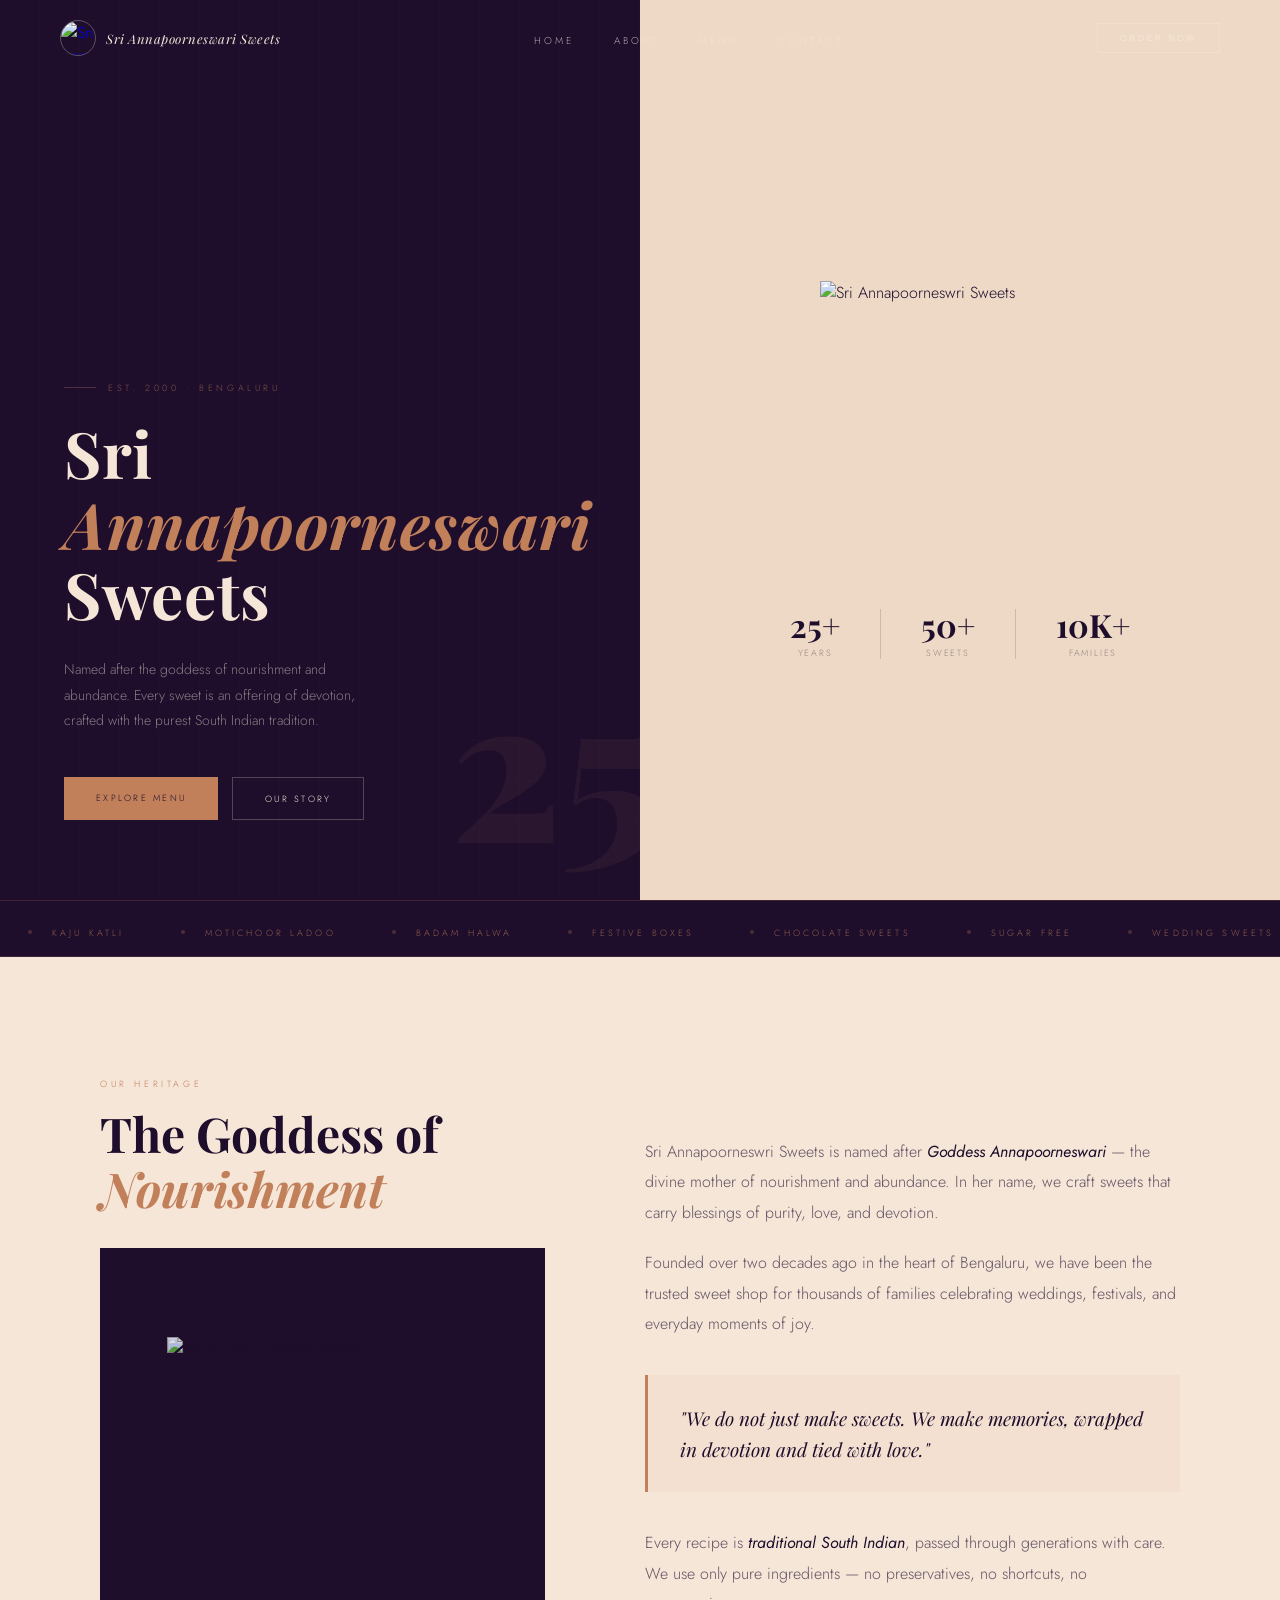
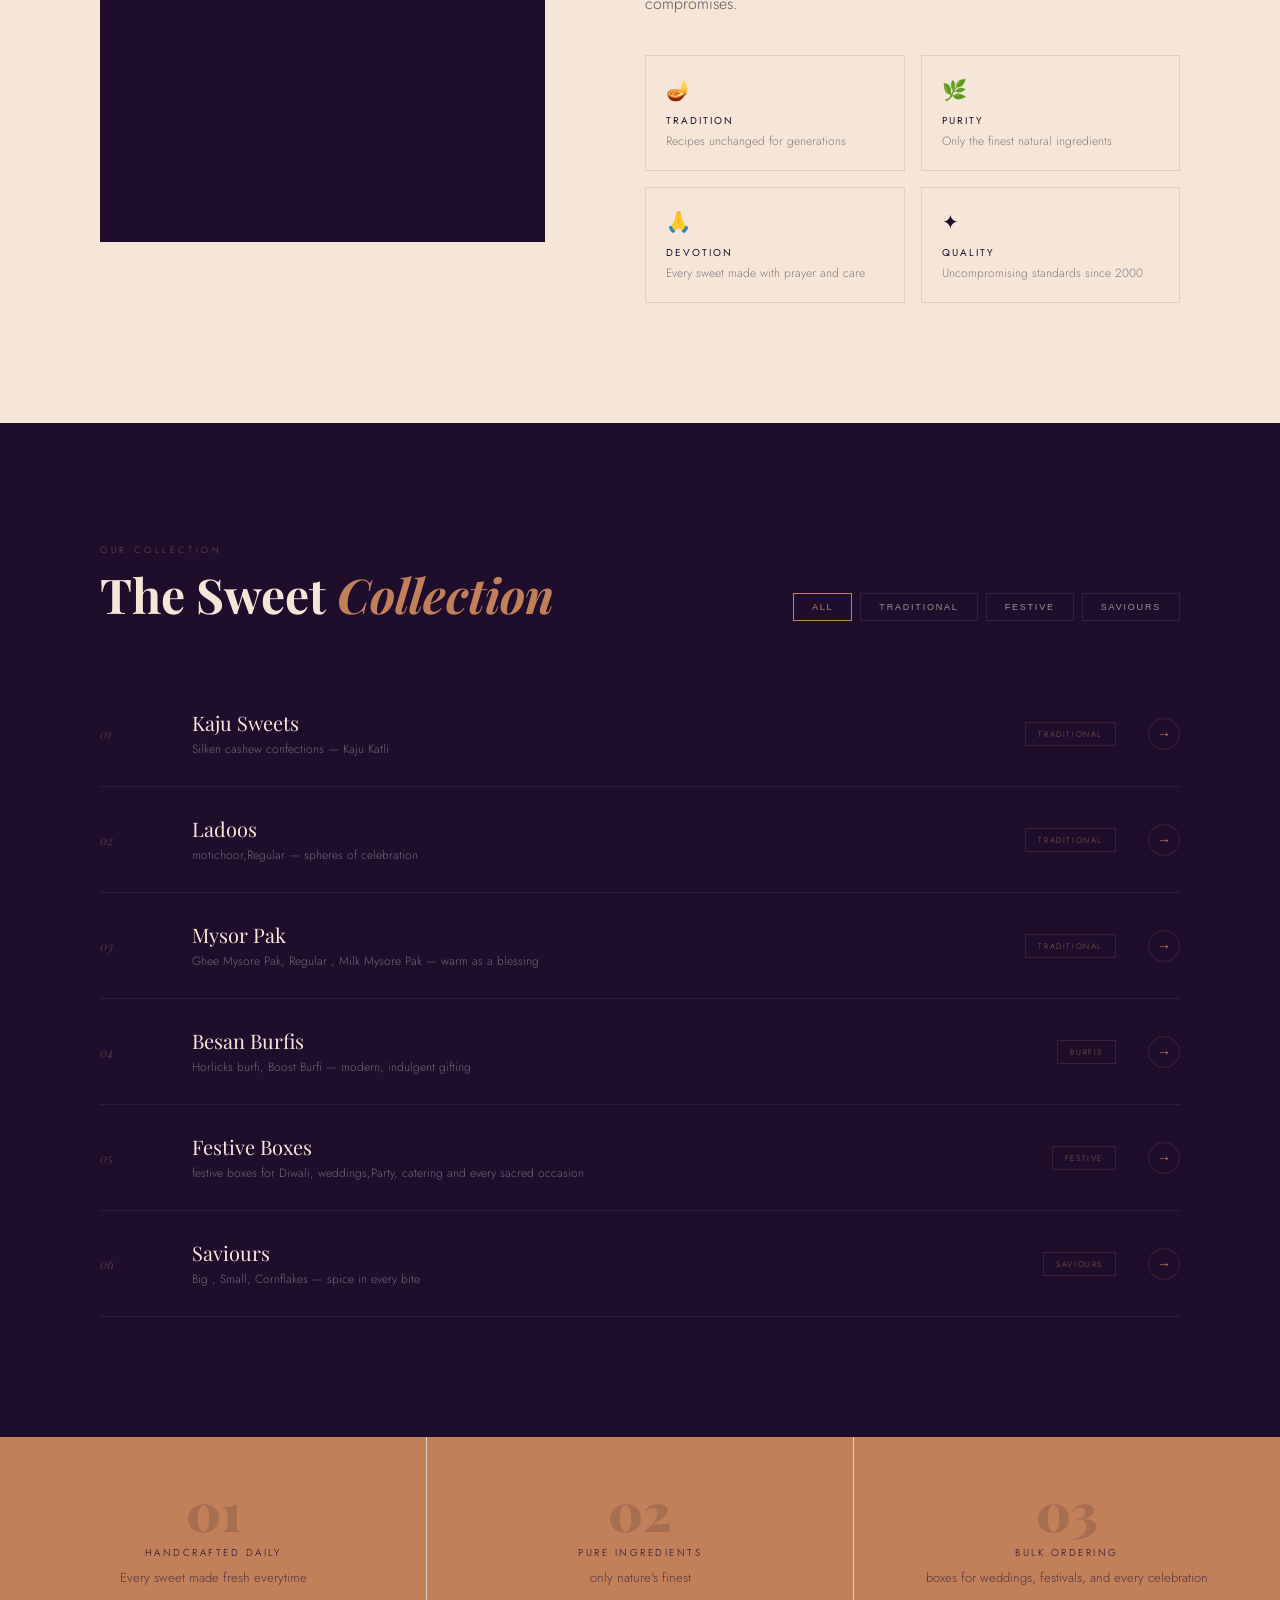
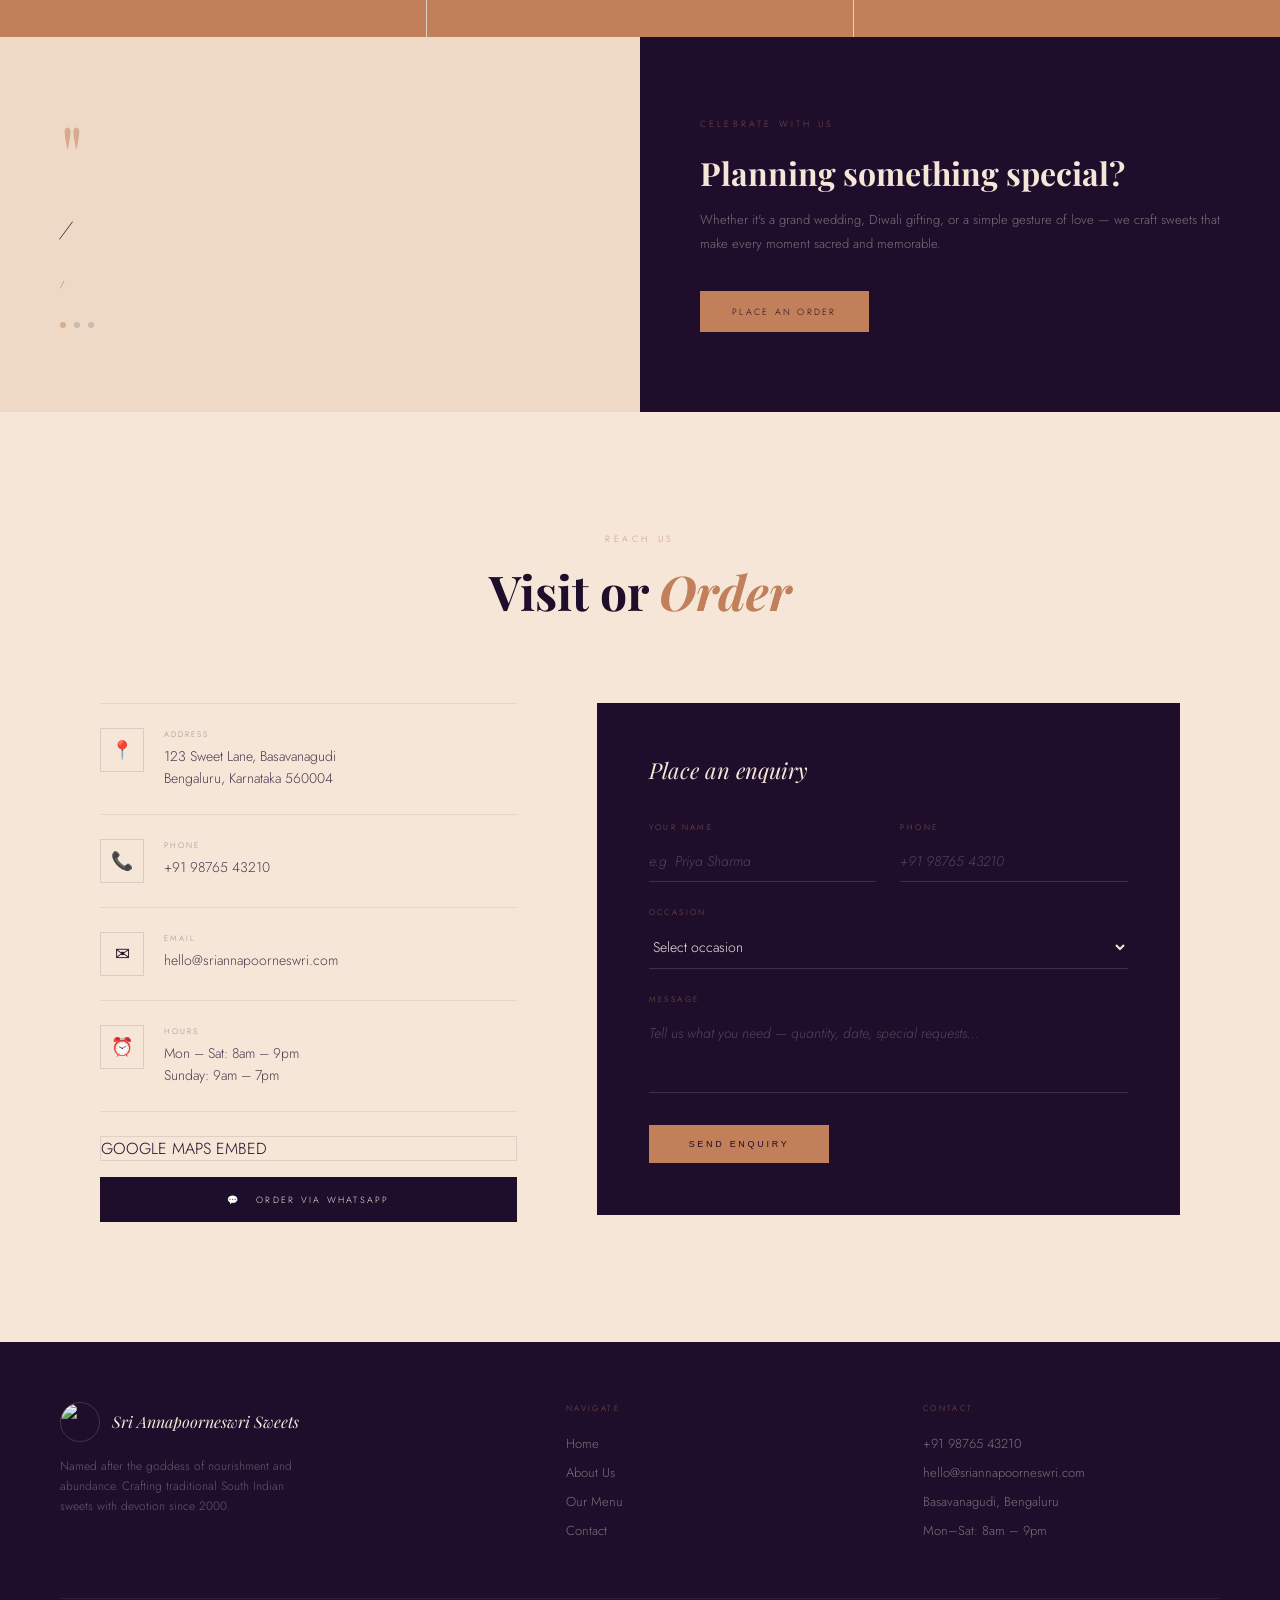
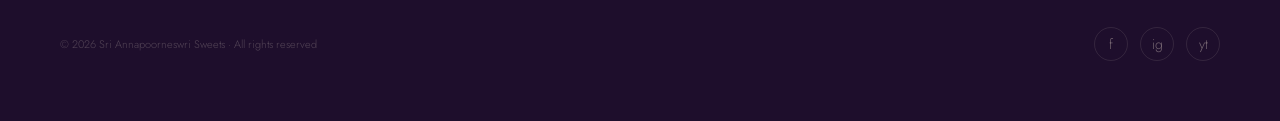
==== commit 37dd4f03: "style changes" ====
--- a/index.html
+++ b/index.html
@@ -3,7 +3,7 @@
 <head>
 <meta charset="UTF-8">
 <meta name="viewport" content="width=device-width, initial-scale=1.0">
-<title>Sri Annapoorneswri Sweets</title>
+<title>Sri Annapoorneswari Sweets</title>
 <link rel="icon" type="image/png" href="public/logo.png">
 <link href="https://fonts.googleapis.com/css2?family=Playfair+Display:ital,wght@0,400;0,700;0,900;1,400;1,700&family=Jost:wght@200;300;400&display=swap" rel="stylesheet">
 <link rel="stylesheet" href="style.css">
@@ -30,7 +30,7 @@
 <nav id="nav">
   <a href="#home" class="nav-brand">
     <img src="public/logo.png" alt="Sri Annapoorneswri Sweets Logo" class="nav-logo-img">
-    <span class="nav-brand-text">Sri Annapoorneswri Sweets</span>
+    <span class="nav-brand-text">Sri Annapoorneswari Sweets</span>
   </a>
   <ul class="nav-links">
     <li><a href="#home">HOME</a></li>
@@ -49,7 +49,7 @@
     <div class="hero-left-pattern"></div>
     <div class="hero-number">25</div>
     <div class="hero-tag">EST. 2000 · BENGALURU</div>
-    <h1 class="hero-h1">Sri<br><em>Annapoorneswri</em><br>Sweets</h1>
+    <h1 class="hero-h1">Sri<br><em>Annapoorneswari</em><br>Sweets</h1>
     <p class="hero-sub">Named after the goddess of nourishment and abundance. Every sweet is an offering of devotion, crafted with the purest South Indian tradition.</p>
     <div class="hero-btns">
       <a href="#menu" class="btn-primary">EXPLORE MENU</a>
@@ -90,16 +90,16 @@
     <span class="marquee-item"><span class="marquee-dot"></span>FESTIVE BOXES</span>
     <span class="marquee-item"><span class="marquee-dot"></span>CHOCOLATE SWEETS</span>
     <span class="marquee-item"><span class="marquee-dot"></span>SUGAR FREE</span>
-    <span class="marquee-item"><span class="marquee-dot"></span>WEDDING HAMPERS</span>
-    <span class="marquee-item"><span class="marquee-dot"></span>PONGAL SPECIALS</span>
+    <span class="marquee-item"><span class="marquee-dot"></span>WEDDING SWEETS</span>
+    <span class="marquee-item"><span class="marquee-dot"></span>SAVIOURS</span>
     <span class="marquee-item"><span class="marquee-dot"></span>KAJU KATLI</span>
     <span class="marquee-item"><span class="marquee-dot"></span>MOTICHOOR LADOO</span>
     <span class="marquee-item"><span class="marquee-dot"></span>BADAM HALWA</span>
     <span class="marquee-item"><span class="marquee-dot"></span>FESTIVE BOXES</span>
     <span class="marquee-item"><span class="marquee-dot"></span>CHOCOLATE SWEETS</span>
     <span class="marquee-item"><span class="marquee-dot"></span>SUGAR FREE</span>
-    <span class="marquee-item"><span class="marquee-dot"></span>WEDDING HAMPERS</span>
-    <span class="marquee-item"><span class="marquee-dot"></span>PONGAL SPECIALS</span>
+    <span class="marquee-item"><span class="marquee-dot"></span>WEDDING SWEETS</span>
+    <span class="marquee-item"><span class="marquee-dot"></span>SAVIOURS</span>
   </div>
 </div>
 
@@ -112,9 +112,7 @@
         <div class="about-img-main">
           <img src="public/logo.png" alt="Sri Annapoorneswri Sweets" class="about-logo-img">
         </div>
-        <div class="about-img-accent">
-          <div class="about-img-accent-inner">✿</div>
-        </div>
+        
       </div>
     </div>
     <div class="about-right">
@@ -144,33 +142,32 @@
       <div class="filter-pills">
         <button class="pill on" onclick="doFilter('all',this)">ALL</button>
         <button class="pill" onclick="doFilter('trad',this)">TRADITIONAL</button>
-        <button class="pill" onclick="doFilter('choc',this)">CHOCOLATE</button>
         <button class="pill" onclick="doFilter('fest',this)">FESTIVE</button>
-        <button class="pill" onclick="doFilter('sf',this)">SUGAR-FREE</button>
+        <button class="pill" onclick="doFilter('sf',this)">SAVIOURS</button>
       </div>
     </div>
     <div class="sweet-list" id="sweetList">
-      <div class="sweet-row reveal" data-c="trad"><div class="sweet-row-num">01</div><div class="sweet-row-info"><div class="sweet-row-name">Kaju Sweets</div><div class="sweet-row-desc">Silken cashew confections — katli, roll, pista barfi, and kaju rose</div></div><div class="sweet-row-tag">TRADITIONAL</div><div class="sweet-row-arrow">→</div></div>
-      <div class="sweet-row reveal" data-c="trad" style="transition-delay:0.05s"><div class="sweet-row-num">02</div><div class="sweet-row-info"><div class="sweet-row-name">Ladoos</div><div class="sweet-row-desc">Besan, motichoor, rava, coconut, and til ladoos — spheres of celebration</div></div><div class="sweet-row-tag">TRADITIONAL</div><div class="sweet-row-arrow">→</div></div>
-      <div class="sweet-row reveal" data-c="trad" style="transition-delay:0.1s"><div class="sweet-row-num">03</div><div class="sweet-row-info"><div class="sweet-row-name">Halwa</div><div class="sweet-row-desc">Slow-cooked carrot, moong dal, badam, and rava halwa — warm as a blessing</div></div><div class="sweet-row-tag">TRADITIONAL</div><div class="sweet-row-arrow">→</div></div>
-      <div class="sweet-row reveal" data-c="choc" style="transition-delay:0.15s"><div class="sweet-row-num">04</div><div class="sweet-row-info"><div class="sweet-row-name">Chocolate Sweets</div><div class="sweet-row-desc">Traditional sweets reimagined with Belgian chocolate — modern, indulgent gifting</div></div><div class="sweet-row-tag">CHOCOLATE</div><div class="sweet-row-arrow">→</div></div>
-      <div class="sweet-row reveal" data-c="fest" style="transition-delay:0.2s"><div class="sweet-row-num">05</div><div class="sweet-row-info"><div class="sweet-row-name">Festive Gift Boxes</div><div class="sweet-row-desc">Curated luxury hampers for Diwali, weddings, Pongal, and every sacred occasion</div></div><div class="sweet-row-tag">FESTIVE</div><div class="sweet-row-arrow">→</div></div>
-      <div class="sweet-row reveal" data-c="sf" style="transition-delay:0.25s"><div class="sweet-row-num">06</div><div class="sweet-row-info"><div class="sweet-row-name">Sugar-Free Collection</div><div class="sweet-row-desc">Jaggery and natural sweetener alternatives — indulgence without compromise</div></div><div class="sweet-row-tag">SUGAR-FREE</div><div class="sweet-row-arrow">→</div></div>
+      <div class="sweet-row reveal" data-c="trad"><div class="sweet-row-num">01</div><div class="sweet-row-info"><div class="sweet-row-name">Kaju Sweets</div><div class="sweet-row-desc">Silken cashew confections — Kaju Katli</div></div><div class="sweet-row-tag">TRADITIONAL</div><div class="sweet-row-arrow">→</div></div>
+      <div class="sweet-row reveal" data-c="trad" style="transition-delay:0.05s"><div class="sweet-row-num">02</div><div class="sweet-row-info"><div class="sweet-row-name">Ladoos</div><div class="sweet-row-desc">  motichoor,Regular — spheres of celebration</div></div><div class="sweet-row-tag">TRADITIONAL</div><div class="sweet-row-arrow">→</div></div>
+      <div class="sweet-row reveal" data-c="trad" style="transition-delay:0.1s"><div class="sweet-row-num">03</div><div class="sweet-row-info"><div class="sweet-row-name">Mysor Pak</div><div class="sweet-row-desc">Ghee Mysore Pak, Regular , Milk Mysore Pak — warm as a blessing</div></div><div class="sweet-row-tag">TRADITIONAL</div><div class="sweet-row-arrow">→</div></div>
+      <div class="sweet-row reveal" data-c="choc" style="transition-delay:0.15s"><div class="sweet-row-num">04</div><div class="sweet-row-info"><div class="sweet-row-name">Besan Burfis</div><div class="sweet-row-desc">Horlicks burfi, Boost Burfi  — modern, indulgent gifting</div></div><div class="sweet-row-tag">BURFIS</div><div class="sweet-row-arrow">→</div></div>
+      <div class="sweet-row reveal" data-c="fest" style="transition-delay:0.2s"><div class="sweet-row-num">05</div><div class="sweet-row-info"><div class="sweet-row-name">Festive  Boxes</div><div class="sweet-row-desc">festive boxes for Diwali, weddings,Party, catering  and every sacred occasion</div></div><div class="sweet-row-tag">FESTIVE</div><div class="sweet-row-arrow">→</div></div>
+      <div class="sweet-row reveal" data-c="sf" style="transition-delay:0.25s"><div class="sweet-row-num">06</div><div class="sweet-row-info"><div class="sweet-row-name">Saviours</div><div class="sweet-row-desc">Big , Small, Cornflakes — spice in every bite</div></div><div class="sweet-row-tag">SAVIOURS</div><div class="sweet-row-arrow">→</div></div>
     </div>
   </div>
 </section>
 
 <div class="highlight-band">
-  <div class="hb-item reveal"><div class="hb-num">01</div><div class="hb-title">HANDCRAFTED DAILY</div><div class="hb-desc">Every sweet made fresh by hand each morning using traditional methods</div></div>
-  <div class="hb-item reveal" style="transition-delay:0.1s"><div class="hb-num">02</div><div class="hb-title">PURE INGREDIENTS</div><div class="hb-desc">No preservatives, no artificial colours — only nature's finest</div></div>
-  <div class="hb-item reveal" style="transition-delay:0.2s"><div class="hb-num">03</div><div class="hb-title">LUXURY PACKAGING</div><div class="hb-desc">Gift boxes designed for weddings, festivals, and every celebration</div></div>
+  <div class="hb-item reveal"><div class="hb-num">01</div><div class="hb-title">HANDCRAFTED DAILY</div><div class="hb-desc">Every sweet made fresh everytime</div></div>
+  <div class="hb-item reveal" style="transition-delay:0.1s"><div class="hb-num">02</div><div class="hb-title">PURE INGREDIENTS</div><div class="hb-desc"> only nature's finest</div></div>
+  <div class="hb-item reveal" style="transition-delay:0.2s"><div class="hb-num">03</div><div class="hb-title">BULK ORDERING</div><div class="hb-desc"> boxes  for weddings, festivals, and every celebration</div></div>
 </div>
 
 <div class="testi-section">
   <div class="testi-left reveal-left">
     <div class="testi-quote-mark">"</div>
-    <p class="testi-text" id="testiText">The kaju katli melts on your tongue like a prayer answered. We have ordered for three weddings and the quality never wavers.</p>
-    <div class="testi-author" id="testiAuthor">— MEENA KRISHNAMURTHY, BENGALURU</div>
+    <p class="testi-text" id="testiText">/</p>
+    <div class="testi-author" id="testiAuthor">/</div>
     <div class="testi-dots">
       <div class="testi-dot on" onclick="setTesti(0)"></div>
       <div class="testi-dot" onclick="setTesti(1)"></div>
--- a/style.css
+++ b/style.css
@@ -20,17 +20,27 @@
 
 /* ── NAV ── */
 nav { position: fixed; top: 0; left: 0; right: 0; z-index: 500; display: flex; align-items: center; justify-content: space-between; padding: 20px 60px; transition: all 0.5s; }
+/* On hero: transparent bg, light text to show over dark hero-left */
+nav .nav-brand-text { font-family: 'Playfair Display', serif; font-size: 13px; font-style: italic; color: var(--paper); letter-spacing: 0.04em; transition: color 0.5s; }
+nav .nav-links a { font-size: 10px; letter-spacing: 0.3em; color: var(--paper); text-decoration: none; opacity: 0.7; transition: opacity 0.2s, color 0.5s; }
+nav .nav-links a:hover { opacity: 1; }
+nav .nav-cta { font-size: 9px; letter-spacing: 0.25em; border: 1px solid rgba(245,230,216,0.5); padding: 9px 22px; background: none; color: var(--paper); cursor: pointer; transition: all 0.3s; }
+nav .nav-cta:hover { background: var(--gold); border-color: var(--gold); color: var(--ink); }
+nav .ham span { background: var(--paper); transition: background 0.5s; }
+/* On scroll: paper background, dark text */
 nav.scrolled { background: var(--paper); border-bottom: 1px solid rgba(30,14,44,0.12); padding: 14px 60px; box-shadow: 0 2px 40px rgba(30,14,44,0.06); }
+nav.scrolled .nav-brand-text { color: var(--ink); }
+nav.scrolled .nav-links a { color: var(--ink); opacity: 0.5; }
+nav.scrolled .nav-links a:hover { opacity: 1; }
+nav.scrolled .nav-cta { border-color: var(--ink); color: var(--ink); }
+nav.scrolled .nav-cta:hover { background: var(--ink); color: var(--paper); }
+nav.scrolled .ham span { background: var(--ink); }
 .nav-brand { display: flex; align-items: center; gap: 10px; text-decoration: none; }
-.nav-logo-img { width: 36px; height: 36px; object-fit: contain; border-radius: 50%; border: 1px solid rgba(30,14,44,0.2); }
-.nav-brand-text { font-family: 'Playfair Display', serif; font-size: 13px; font-style: italic; color: var(--ink); letter-spacing: 0.04em; }
+.nav-logo-img { width: 36px; height: 36px; object-fit: contain; border-radius: 50%; border: 1px solid rgba(245,230,216,0.3); transition: border-color 0.5s; }
+nav.scrolled .nav-logo-img { border-color: rgba(30,14,44,0.2); }
 .nav-links { display: flex; gap: 40px; list-style: none; }
-.nav-links a { font-size: 10px; letter-spacing: 0.3em; color: var(--ink); text-decoration: none; opacity: 0.5; transition: opacity 0.2s; }
-.nav-links a:hover { opacity: 1; }
-.nav-cta { font-size: 9px; letter-spacing: 0.25em; border: 1px solid var(--ink); padding: 9px 22px; background: none; color: var(--ink); cursor: pointer; transition: all 0.3s; }
-.nav-cta:hover { background: var(--ink); color: var(--paper); }
 .ham { display: none; flex-direction: column; gap: 5px; background: none; border: none; cursor: pointer; padding: 2px; }
-.ham span { width: 22px; height: 1px; background: var(--ink); display: block; transition: 0.3s; }
+.ham span { width: 22px; height: 1px; display: block; transition: 0.3s; }
 
 /* ── MOBILE MENU ── */
 .mob-menu { display: none; position: fixed; inset: 0; background: var(--ink); z-index: 600; flex-direction: column; align-items: center; justify-content: center; gap: 36px; }
@@ -53,13 +63,11 @@
 .btn-primary:hover { opacity: 0.85; }
 .btn-ghost { background: none; color: var(--paper); font-size: 9px; letter-spacing: 0.25em; padding: 14px 32px; border: 1px solid rgba(245,230,216,0.25); cursor: pointer; text-decoration: none; display: inline-block; transition: border-color 0.25s, color 0.25s; }
 .btn-ghost:hover { border-color: var(--gold); color: var(--gold); }
-.hero-right { background: var(--paper2); display: flex; flex-direction: column; align-items: center; justify-content: center; padding: 120px 48px 80px; position: relative; overflow: hidden; }
-.hero-right-deco { position: absolute; top: 50%; left: 50%; transform: translate(-50%,-50%); width: 70%; aspect-ratio: 1; border: 1px solid rgba(30,14,44,0.08); border-radius: 50%; pointer-events: none; }
-.hero-right-deco::before { content: ''; position: absolute; inset: 20px; border: 1px dashed rgba(30,14,44,0.06); border-radius: 50%; }
-.hero-logo-wrap { width: 180px; height: 180px; border-radius: 50%; border: 2px solid var(--ink); display: flex; align-items: center; justify-content: center; position: relative; z-index: 1; animation: heroIn 1.2s 0.3s ease both; overflow: hidden; }
-.hero-logo-wrap::before { content: ''; position: absolute; inset: -14px; border-radius: 50%; border: 1px solid rgba(30,14,44,0.15); animation: spin-slow 25s linear infinite; }
-.hero-logo-inner { width: 140px; height: 140px; border-radius: 50%; border: 1px solid rgba(30,14,44,0.15); display: flex; align-items: center; justify-content: center; overflow: hidden; }
-.hero-logo-img { width: 110px; height: 110px; object-fit: contain; }
+
+.hero-right { background: var(--paper2); display: flex; flex-direction: column; align-items: center; justify-content: center; padding: 120px 48px 80px; overflow: hidden; }
+.hero-logo-wrap { display: flex; align-items: center; justify-content: center; animation: heroIn 1.2s 0.3s ease both; }
+.hero-logo-inner { display: flex; align-items: center; justify-content: center; }
+.hero-logo-img { width: 280px; height: 280px; object-fit: contain; }
 .hero-stats { display: flex; gap: 40px; margin-top: 48px; position: relative; z-index: 1; animation: heroIn 1.2s 0.5s ease both; }
 .hero-stat { text-align: center; }
 .hero-stat-num { font-family: 'Playfair Display', serif; font-size: 32px; font-weight: 700; color: var(--ink); line-height: 1; }
@@ -159,8 +167,9 @@
 .c-icon { width: 44px; height: 44px; flex-shrink: 0; border: 1px solid rgba(30,14,44,0.12); display: flex; align-items: center; justify-content: center; font-size: 18px; }
 .c-lbl { font-size: 8px; letter-spacing: 0.25em; color: var(--ink); opacity: 0.4; margin-bottom: 5px; }
 .c-val { font-size: 14px; color: var(--ink); line-height: 1.6; opacity: 0.8; }
-.map-box { margin-top: 24px; border: 1px solid rgba(30,14,44,0.1); height: 150px; display: flex; align-items: center; justify-content: center; background: rgba(30,14,44,0.03); }
-.map-box span { font-size: 9px; letter-spacing: 0.2em; color: var(--ink); opacity: 0.3; }
+.map-box { margin-top: 24px; border: 1px solid rgba(30,14,44,0.1); overflow: hidden; width: 100%; }
+.map-box span { display: block; }
+.map-box iframe { width: 100%; height: 260px; display: block; border: 0; }
 .wa-btn { display: flex; align-items: center; justify-content: center; gap: 10px; background: var(--ink); color: var(--paper); font-size: 9px; letter-spacing: 0.25em; padding: 16px; width: 100%; text-decoration: none; margin-top: 16px; border: none; cursor: pointer; transition: background 0.3s; }
 .wa-btn:hover { background: var(--gold); color: var(--ink); }
 .form-wrap { background: var(--ink); padding: 52px; }
@@ -209,7 +218,26 @@
   .nav-brand-text { font-size: 11px; }
   #home { grid-template-columns: 1fr; }
   .hero-left { padding: 110px 28px 60px; min-height: 60vh; }
-  .hero-right { padding: 60px 28px; min-height: 50vh; }
+  .hero-right {
+    padding: 48px 28px;
+    min-height: auto;
+    overflow: hidden;
+  }
+  /* Fix the decorative circles — contain them inside the box */
+  .hero-right-deco {
+    width: 260px;
+    height: 260px;
+    top: 50%;
+    left: 50%;
+    transform: translate(-50%, -50%);
+  }
+  .hero-right-deco::before {
+    inset: 16px;
+  }
+  /* Shrink logo wrap on mobile */
+  .hero-logo-img { width: 200px; height: 200px; }
+  .hero-stats { gap: 24px; margin-top: 32px; }
+  .hero-stat-num { font-size: 24px; }
   .about-container { grid-template-columns: 1fr; gap: 40px; padding: 0 28px; }
   .about-left { position: static; }
   .menu-container { padding: 0 28px; }
@@ -226,4 +254,4 @@
   .form-row { grid-template-columns: 1fr; gap: 0; }
   footer { padding: 40px 24px; }
   .footer-grid { grid-template-columns: 1fr; gap: 36px; }
-}
+}
